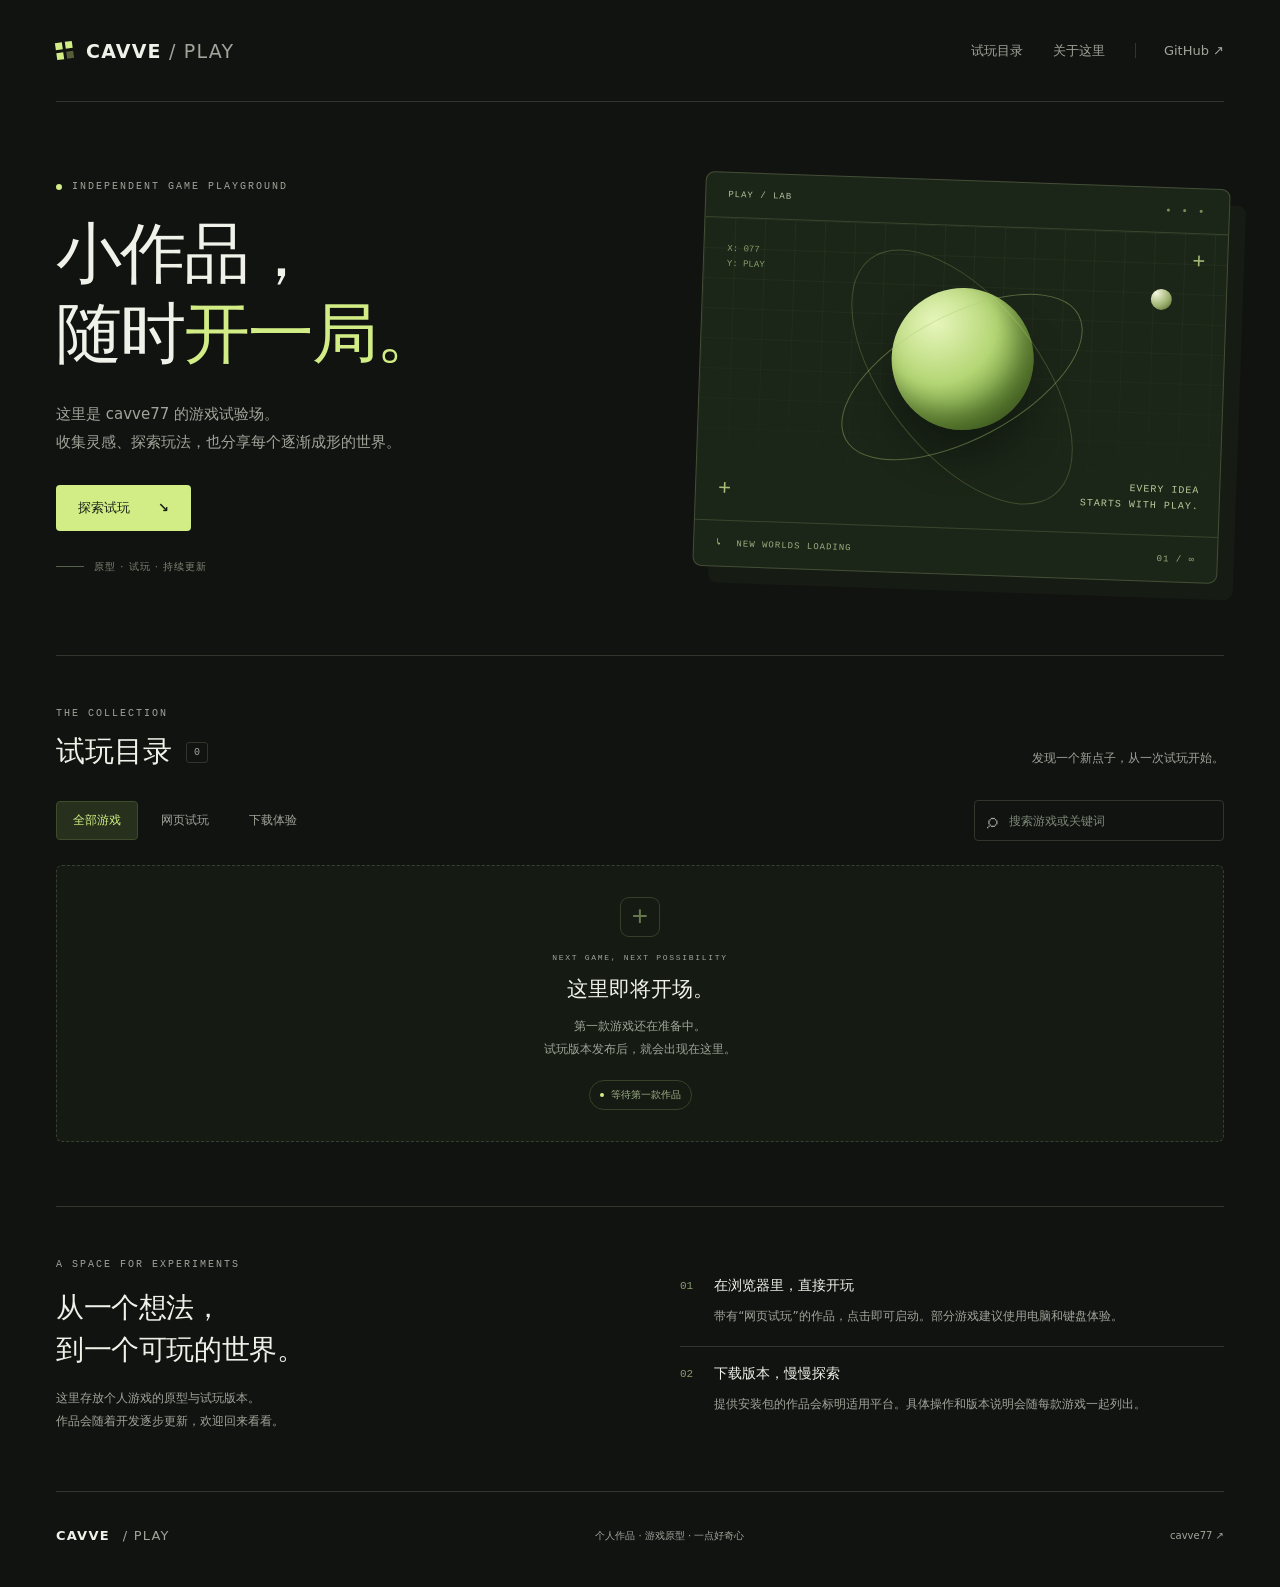
==== index.html @ d747f6c7 "Create game showcase and Windows web-game publisher" ====
<!doctype html>
<html lang="zh-CN">
<head>
  <meta charset="utf-8">
  <meta name="viewport" content="width=device-width,initial-scale=1">
  <meta name="theme-color" content="#111311">
  <meta name="description" content="cavve77 的个人游戏试玩站。探索游戏原型，在浏览器中试玩，或下载体验版本。">
  <title>CAVVE PLAY · 游戏试玩站</title>
  <link rel="icon" href="assets/favicon.svg" type="image/svg+xml">
  <link rel="stylesheet" href="assets/style.css">
  <script src="assets/app.js" defer></script>
</head>
<body>
  <a class="skip" href="#library">跳到游戏列表</a>
  <div class="shell">
    <header class="header">
      <a class="brand" href="./" aria-label="CAVVE PLAY 首页"><span class="brand-symbol" aria-hidden="true"><i></i><i></i><i></i><i></i></span><span>CAVVE<span class="brand-light"> / PLAY</span></span></a>
      <nav aria-label="主导航"><a href="#library">试玩目录</a><a href="#about">关于这里</a><a class="github-link" href="https://github.com/cavve77/cavve77.github.io" target="_blank" rel="noopener noreferrer">GitHub <span aria-hidden="true">↗</span></a></nav>
    </header>
    <main>
      <section class="hero" aria-labelledby="hero-title">
        <div class="hero-copy">
          <p class="eyebrow"><span class="status-dot" aria-hidden="true"></span> INDEPENDENT GAME PLAYGROUND</p>
          <h1 id="hero-title">小作品，<br>随时<span class="accent">开一局。</span></h1>
          <p class="intro">这里是 cavve77 的游戏试验场。<br>收集灵感、探索玩法，也分享每个逐渐成形的世界。</p>
          <a class="button primary" href="#library">探索试玩 <span aria-hidden="true">↘</span></a>
          <div class="hero-note"><span class="line" aria-hidden="true"></span> 原型 · 试玩 · 持续更新</div>
        </div>
        <div class="art" aria-hidden="true">
          <div class="art-top"><span>PLAY / LAB</span><span class="art-dots">● ● ●</span></div>
          <div class="art-field"><div class="art-grid"></div><div class="orbit orbit-one"></div><div class="orbit orbit-two"></div><div class="sphere"></div><div class="small-sphere"></div><div class="cross cross-one">+</div><div class="cross cross-two">+</div><span class="coordinate">X: 077<br>Y: PLAY</span><span class="art-caption">EVERY IDEA<br>STARTS WITH PLAY.</span></div>
          <div class="art-bottom"><span><b>↳</b> NEW WORLDS LOADING</span><span>01 / ∞</span></div>
        </div>
      </section>
      <section class="library" id="library" aria-labelledby="library-title">
        <div class="section-heading"><div><p class="eyebrow">THE COLLECTION</p><h2 id="library-title">试玩目录<span class="count" id="game-count">0</span></h2></div><p>发现一个新点子，从一次试玩开始。</p></div>
        <div class="toolbar">
          <div class="filters" role="group" aria-label="按试玩方式筛选"><button class="filter active" data-filter="all" aria-pressed="true">全部游戏</button><button class="filter" data-filter="web" aria-pressed="false">网页试玩</button><button class="filter" data-filter="download" aria-pressed="false">下载体验</button></div>
          <label class="search"><span aria-hidden="true">⌕</span><input id="search" type="search" placeholder="搜索游戏或关键词" aria-label="搜索游戏或关键词" autocomplete="off"></label>
        </div>
        <p class="result-summary sr-only" id="result-summary" role="status" aria-live="polite"></p>
        <div class="game-grid" id="game-grid"></div>
        <div class="empty-state" id="empty-state">
          <div class="empty-mark" aria-hidden="true">+</div><p class="eyebrow">NEXT GAME, NEXT POSSIBILITY</p><h3 id="empty-title">这里即将开场。</h3><p id="empty-copy">第一款游戏还在准备中。<br>试玩版本发布后，就会出现在这里。</p><span class="empty-pill" id="empty-pill"><span class="status-dot" aria-hidden="true"></span> 等待第一款作品</span>
        </div>
        <noscript><p class="notice">请开启 JavaScript 以查看试玩目录。</p></noscript>
      </section>
      <section class="about" id="about" aria-labelledby="about-title">
        <div><p class="eyebrow">A SPACE FOR EXPERIMENTS</p><h2 id="about-title">从一个想法，<br>到一个可玩的世界。</h2><p>这里存放个人游戏的原型与试玩版本。<br>作品会随着开发逐步更新，欢迎回来看看。</p></div>
        <div class="play-notes"><article><span class="note-number">01</span><div><h3>在浏览器里，直接开玩</h3><p>带有“网页试玩”的作品，点击即可启动。部分游戏建议使用电脑和键盘体验。</p></div></article><article><span class="note-number">02</span><div><h3>下载版本，慢慢探索</h3><p>提供安装包的作品会标明适用平台。具体操作和版本说明会随每款游戏一起列出。</p></div></article></div>
      </section>
    </main>
    <footer><a class="brand footer-brand" href="./">CAVVE<span class="brand-light"> / PLAY</span></a><p>个人作品 · 游戏原型 · 一点好奇心</p><a href="https://github.com/cavve77" target="_blank" rel="noopener noreferrer">cavve77 <span aria-hidden="true">↗</span></a></footer>
  </div>
</body>
</html>
---- assets/style.css ----
:root{color-scheme:dark;--bg:#111311;--surface:#191c18;--text:#f0f1e9;--muted:#a0a59a;--line:#30362c;--accent:#d2ed85;font-family:"DengXian","Microsoft YaHei",system-ui,sans-serif;font-synthesis:none}
*{box-sizing:border-box}html{scroll-behavior:smooth;scroll-padding-top:30px}body{margin:0;background:var(--bg);color:var(--text)}a{color:inherit;text-decoration:none}button,input{font:inherit}button,a,input{touch-action:manipulation}button{cursor:pointer}a:focus-visible,button:focus-visible,input:focus-visible{outline:2px solid var(--accent);outline-offset:5px}.shell{max-width:1280px;padding:0 56px;margin:auto}.skip{position:absolute;top:8px;left:8px;background:var(--accent);color:var(--bg);padding:12px;transform:translateY(-160%);z-index:10}.skip:focus{transform:none}.header{height:102px;border-bottom:1px solid var(--line);display:flex;align-items:center;justify-content:space-between;gap:24px}.brand{font-size:19px;font-weight:800;letter-spacing:1.2px;display:inline-flex;align-items:center;gap:13px;white-space:nowrap}.brand-light{font-weight:400;color:var(--muted)}.brand-symbol{display:grid;grid-template-columns:7px 7px;gap:3px;transform:rotate(-8deg)}.brand-symbol i{height:7px;background:var(--accent)}.brand-symbol i:last-child{opacity:.35}.header nav{display:flex;align-items:center;gap:30px;font-size:13px;color:var(--muted)}.header nav a:hover,footer a:hover{color:var(--accent)}.github-link{padding-left:28px;border-left:1px solid var(--line)}.hero{display:grid;grid-template-columns:1.1fr 1fr;align-items:center;gap:65px;padding:78px 0 80px}.eyebrow{font-size:10px;letter-spacing:2px;font-family:ui-monospace,Consolas,monospace;font-weight:500;color:var(--muted);margin:0 0 22px;display:flex;align-items:center;gap:10px}.status-dot{display:inline-block;flex:none;width:6px;height:6px;border-radius:50%;background:var(--accent)}h1{font-size:66px;font-weight:800;letter-spacing:-2px;line-height:1.2;margin:0 0 27px}.accent{color:var(--accent)}.intro{font-size:15px;line-height:1.9;color:var(--muted);margin:0 0 28px}.button{display:inline-flex;align-items:center;justify-content:center;gap:28px;min-height:46px;padding:13px 22px;border-radius:4px;font-size:13px;font-weight:700;transition:background .18s,transform .18s}.button:hover{transform:translateY(-2px)}.primary{background:var(--accent);color:#192014}.primary:hover{background:#e3f6af}.hero-note{font-size:10px;letter-spacing:1px;color:#7c8573;display:flex;align-items:center;gap:10px;margin-top:29px}.line{height:1px;width:28px;background:#56624c}.art{position:relative;border:1px solid #444e37;border-radius:9px;overflow:hidden;box-shadow:16px 16px 0 #161b13;transform:rotate(2deg);background:#1c2618}.art-top,.art-bottom{display:flex;align-items:center;justify-content:space-between;font-family:ui-monospace,Consolas,monospace;font-size:9px;letter-spacing:1px;padding:17px 22px}.art-top{border-bottom:1px solid #38462d;color:#b2bf9c}.art-dots{letter-spacing:4px;color:#798f5a;font-size:7px}.art-field{height:302px;position:relative;overflow:hidden}.art-grid{position:absolute;inset:0;background-image:linear-gradient(#46523833 1px,transparent 1px),linear-gradient(90deg,#46523833 1px,transparent 1px);background-size:30px 30px;mask-image:linear-gradient(black,transparent)}.orbit{position:absolute;left:50%;top:50%;width:265px;height:125px;border:1px solid #adcd7366;border-radius:50%;transform:translate(-50%,-50%) rotate(-30deg);z-index:2}.orbit-two{width:300px;height:155px;transform:translate(-50%,-50%) rotate(50deg);border-color:#d2ed8533}.sphere{position:absolute;left:50%;top:44%;width:142px;height:142px;border-radius:50%;transform:translate(-50%,-50%);background:radial-gradient(circle at 30% 25%,#e7f6bc,#b4d674 42%,#6c933d 72%,#263b17);box-shadow:0 30px 35px #080c0866,inset -14px -16px 25px #30451480;animation:float 7s ease-in-out infinite}.small-sphere{position:absolute;top:56px;right:54px;width:21px;height:21px;border-radius:50%;background:radial-gradient(circle at 25% 20%,#f4f6df,#9aaf6b 60%,#485d2e);z-index:3}.coordinate{position:absolute;top:24px;left:23px;font:9px/1.7 ui-monospace,Consolas,monospace;color:#869d68}.art-caption{position:absolute;bottom:22px;right:20px;font:10px/1.55 ui-monospace,Consolas,monospace;letter-spacing:1px;color:#b8ca9b;text-align:right}.cross{position:absolute;color:#a6bd79;font:22px monospace}.cross-one{right:22px;top:16px}.cross-two{left:22px;bottom:18px}.art-bottom{border-top:1px solid #38462d;color:#9bad80}.art-bottom b{color:var(--accent);margin-right:8px}.library{border-top:1px solid var(--line);padding:52px 0 64px}.section-heading{display:flex;justify-content:space-between;align-items:flex-end;gap:24px;margin-bottom:28px}.section-heading .eyebrow{margin-bottom:13px}.section-heading h2{margin:0;font-size:29px;font-weight:700;display:flex;align-items:center;gap:14px}.section-heading>p{font-size:12px;color:var(--muted);margin:0 0 5px}.count{font:10px ui-monospace,Consolas,monospace;padding:4px 7px;border:1px solid var(--line);color:var(--muted);border-radius:3px}.toolbar{display:flex;justify-content:space-between;align-items:center;gap:20px;margin-bottom:24px}.filters{display:flex;gap:6px}.filter{font-size:12px;padding:10px 16px;border:1px solid transparent;border-radius:4px;color:var(--muted);background:transparent;white-space:nowrap}.filter:hover{color:var(--text);background:#1e231a}.filter.active{color:var(--accent);background:#26301c;border-color:#3d4d2b}.search{display:flex;align-items:center;gap:9px;border:1px solid var(--line);border-radius:4px;color:var(--muted);padding:9px 12px;width:250px}.search>span{font-size:21px;line-height:1}.search input{width:100%;border:0;background:transparent;color:var(--text);font-size:12px;min-width:0}.search input::placeholder{color:#7f8978}.search input:focus{outline-offset:9px}.empty-state{min-height:277px;border:1px dashed #38412f;border-radius:6px;background:#151a12;display:flex;flex-direction:column;align-items:center;justify-content:center;text-align:center;padding:30px;position:relative}.empty-mark{color:#66784e;border:1px solid #35402b;border-radius:9px;font:28px ui-monospace,Consolas,monospace;width:40px;height:40px;display:grid;place-items:center;margin-bottom:16px}.empty-state .eyebrow{font-size:8px;margin-bottom:13px;letter-spacing:1.7px}.empty-state h3{font-size:21px;font-weight:500;margin:0 0 12px}.empty-state>p:not(.eyebrow){font-size:12px;line-height:1.9;color:var(--muted);margin:0 0 19px;white-space:pre-line}.empty-pill{font-size:10px;color:#9faf88;padding:7px 10px;border:1px solid #36422a;border-radius:20px;display:flex;gap:7px;align-items:center}.empty-pill .status-dot{width:4px;height:4px}.about{border-top:1px solid var(--line);padding:52px 0 57px;display:grid;grid-template-columns:1fr 1fr;gap:80px}.about .eyebrow{margin-bottom:17px}.about h2{font-size:28px;line-height:1.5;letter-spacing:-.4px;margin:0 0 16px;font-weight:500}.about>div>p:last-child{color:var(--muted);font-size:12px;line-height:1.9;margin:0}.play-notes article{display:flex;gap:21px;padding:18px 0}.play-notes article+article{border-top:1px solid var(--line)}.note-number{font:11px ui-monospace,Consolas,monospace;color:#889b6d;margin-top:3px}.play-notes h3{font-size:14px;font-weight:500;margin:0 0 10px}.play-notes p{font-size:12px;color:var(--muted);line-height:1.9;margin:0}footer{border-top:1px solid var(--line);padding:27px 0 35px;display:flex;gap:20px;align-items:center;justify-content:space-between}footer .brand{font-size:13px}footer p,footer>a:last-child{font-size:10px;color:var(--muted)}.game-grid{display:grid;grid-template-columns:repeat(3,minmax(0,1fr));gap:24px}.game-card{border:1px solid var(--line);border-radius:6px;background:var(--surface);overflow:hidden;min-width:0}.game-cover{height:184px;background:radial-gradient(circle at 65% 40%,#8daa4966,transparent 40%),linear-gradient(140deg,#27381c,#151a11);position:relative;display:grid;place-items:center;font:56px ui-monospace,Consolas,monospace;color:#b8d282}.game-cover img{width:100%;height:100%;object-fit:cover;display:block}.game-cover span{opacity:.8}.game-body{padding:21px}.game-tags{display:flex;gap:6px;flex-wrap:wrap;margin-bottom:12px}.tag{border:1px solid #3a4630;border-radius:3px;font-size:9px;padding:3px 6px;color:#bacaa6}.game-title{font-size:19px;font-weight:600;margin:0 0 11px;overflow-wrap:anywhere}.game-description{font-size:12px;color:var(--muted);line-height:1.85;white-space:pre-line;margin:0 0 16px;overflow-wrap:anywhere}.game-meta{color:#9faf87;font:10px/1.8 ui-monospace,Consolas,monospace;margin-bottom:16px}.game-controls{font-size:11px;color:var(--muted);margin:0 0 17px;line-height:1.7}.game-actions{display:flex;flex-wrap:wrap;gap:8px}.game-actions .button{font-size:11px;min-height:37px;padding:10px 13px;gap:12px}.secondary{border:1px solid #46533a;color:var(--accent);background:transparent}.notice{font-size:13px;color:var(--muted);padding:20px;border:1px solid var(--line)}[hidden]{display:none!important}.sr-only{position:absolute;width:1px;height:1px;padding:0;margin:-1px;overflow:hidden;clip:rect(0,0,0,0);white-space:nowrap;border:0}@keyframes float{0%,100%{translate:0 0}50%{translate:0 -8px}}
@media(min-width:1500px){.shell{max-width:1390px}.hero{padding:95px 0 98px}.art-field{height:355px}h1{font-size:76px}}
@media(max-width:1000px){.shell{padding:0 34px}.hero{gap:35px;padding:65px 0}h1{font-size:53px}.art-field{height:280px}.game-grid{grid-template-columns:repeat(2,minmax(0,1fr))}.about{gap:40px}.section-heading>p{max-width:180px;line-height:1.7}}
@media(max-width:700px){.shell{padding:0 22px}.header{height:80px;gap:16px}.brand{font-size:15px;gap:9px}.header nav{gap:18px;font-size:11px}.header nav a:nth-child(2){display:none}.github-link{padding-left:0;border:0}.hero{grid-template-columns:1fr;gap:40px;padding:47px 0 51px}.hero-copy .eyebrow{font-size:8px;letter-spacing:1.4px}h1{font-size:53px;line-height:1.22}.intro{font-size:13px}.hero-note{margin-top:23px}.art{max-width:480px;width:calc(100% - 8px);margin:auto}.art-field{height:235px}.orbit{width:245px}.orbit-two{width:260px}.sphere{width:127px;height:127px}.section-heading{align-items:center}.section-heading h2{font-size:25px}.section-heading>p{display:none}.library{padding:37px 0 43px}.toolbar{flex-direction:column;align-items:stretch;gap:18px}.search{width:100%}.filters{gap:5px}.filter{padding:10px 14px}.empty-state{min-height:288px;padding:28px 18px}.about{grid-template-columns:1fr;gap:24px;padding:39px 0}.about h2{font-size:25px}.about .eyebrow{font-size:9px}.game-grid{grid-template-columns:1fr}.game-cover{height:200px}footer{flex-wrap:wrap;padding:25px 0;gap:16px}footer p{order:3;width:100%;margin:0}.footer-brand{margin-right:auto}}
@media(prefers-reduced-motion:reduce){html{scroll-behavior:auto}.sphere{animation:none}.button{transition:none}.button:hover{transform:none}}
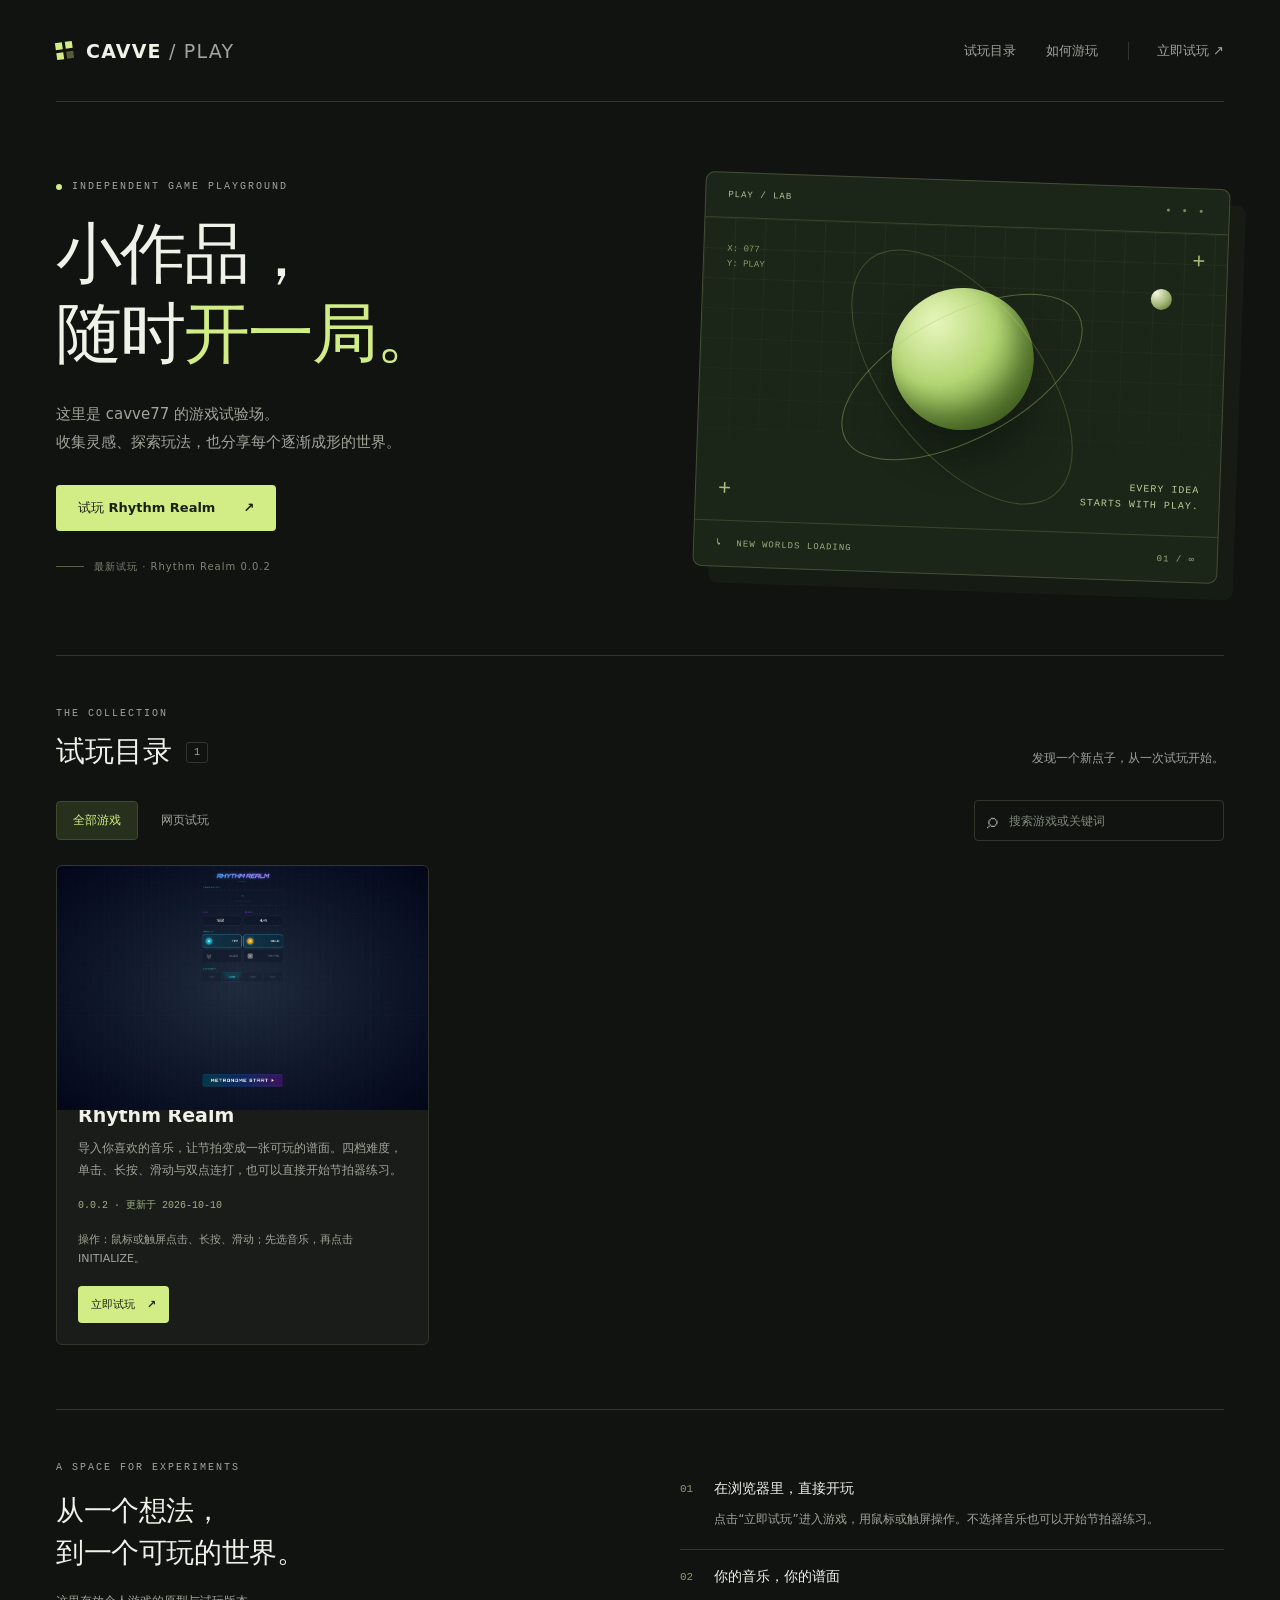
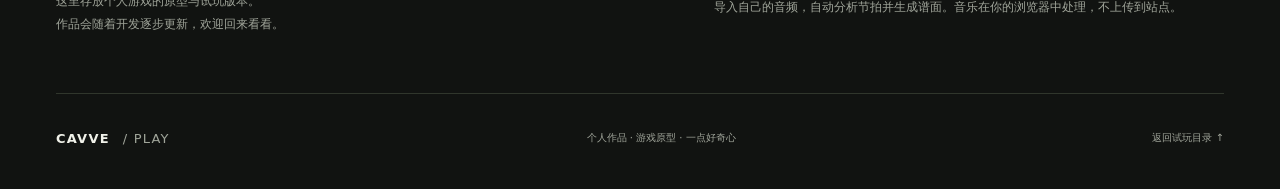
==== commit 50526f4d: "Publish Rhythm Realm 0.0.2 browser trial without project sources" ====
--- a/index.html
+++ b/index.html
@@ -4,7 +4,7 @@
   <meta charset="utf-8">
   <meta name="viewport" content="width=device-width,initial-scale=1">
   <meta name="theme-color" content="#111311">
-  <meta name="description" content="cavve77 的个人游戏试玩站。探索游戏原型，在浏览器中试玩，或下载体验版本。">
+  <meta name="description" content="cavve77 的个人游戏试玩站。在线体验 Rhythm Realm 0.0.2，导入自己的音乐，探索自动生成的音游谱面。">
   <title>CAVVE PLAY · 游戏试玩站</title>
   <link rel="icon" href="assets/favicon.svg" type="image/svg+xml">
   <link rel="stylesheet" href="assets/style.css">
@@ -15,7 +15,7 @@
   <div class="shell">
     <header class="header">
       <a class="brand" href="./" aria-label="CAVVE PLAY 首页"><span class="brand-symbol" aria-hidden="true"><i></i><i></i><i></i><i></i></span><span>CAVVE<span class="brand-light"> / PLAY</span></span></a>
-      <nav aria-label="主导航"><a href="#library">试玩目录</a><a href="#about">关于这里</a><a class="github-link" href="https://github.com/cavve77/cavve77.github.io" target="_blank" rel="noopener noreferrer">GitHub <span aria-hidden="true">↗</span></a></nav>
+      <nav aria-label="主导航"><a href="#library">试玩目录</a><a href="#about">如何游玩</a><a class="github-link" href="games/rhythm-realm/0.0.2/">立即试玩 <span aria-hidden="true">↗</span></a></nav>
     </header>
     <main>
       <section class="hero" aria-labelledby="hero-title">
@@ -23,8 +23,8 @@
           <p class="eyebrow"><span class="status-dot" aria-hidden="true"></span> INDEPENDENT GAME PLAYGROUND</p>
           <h1 id="hero-title">小作品，<br>随时<span class="accent">开一局。</span></h1>
           <p class="intro">这里是 cavve77 的游戏试验场。<br>收集灵感、探索玩法，也分享每个逐渐成形的世界。</p>
-          <a class="button primary" href="#library">探索试玩 <span aria-hidden="true">↘</span></a>
-          <div class="hero-note"><span class="line" aria-hidden="true"></span> 原型 · 试玩 · 持续更新</div>
+          <a class="button primary" href="games/rhythm-realm/0.0.2/">试玩 Rhythm Realm <span aria-hidden="true">↗</span></a>
+          <div class="hero-note"><span class="line" aria-hidden="true"></span> 最新试玩 · Rhythm Realm 0.0.2</div>
         </div>
         <div class="art" aria-hidden="true">
           <div class="art-top"><span>PLAY / LAB</span><span class="art-dots">● ● ●</span></div>
@@ -35,7 +35,7 @@
       <section class="library" id="library" aria-labelledby="library-title">
         <div class="section-heading"><div><p class="eyebrow">THE COLLECTION</p><h2 id="library-title">试玩目录<span class="count" id="game-count">0</span></h2></div><p>发现一个新点子，从一次试玩开始。</p></div>
         <div class="toolbar">
-          <div class="filters" role="group" aria-label="按试玩方式筛选"><button class="filter active" data-filter="all" aria-pressed="true">全部游戏</button><button class="filter" data-filter="web" aria-pressed="false">网页试玩</button><button class="filter" data-filter="download" aria-pressed="false">下载体验</button></div>
+          <div class="filters" role="group" aria-label="按试玩方式筛选"><button class="filter active" data-filter="all" aria-pressed="true">全部游戏</button><button class="filter" data-filter="web" aria-pressed="false">网页试玩</button></div>
           <label class="search"><span aria-hidden="true">⌕</span><input id="search" type="search" placeholder="搜索游戏或关键词" aria-label="搜索游戏或关键词" autocomplete="off"></label>
         </div>
         <p class="result-summary sr-only" id="result-summary" role="status" aria-live="polite"></p>
@@ -47,10 +47,10 @@
       </section>
       <section class="about" id="about" aria-labelledby="about-title">
         <div><p class="eyebrow">A SPACE FOR EXPERIMENTS</p><h2 id="about-title">从一个想法，<br>到一个可玩的世界。</h2><p>这里存放个人游戏的原型与试玩版本。<br>作品会随着开发逐步更新，欢迎回来看看。</p></div>
-        <div class="play-notes"><article><span class="note-number">01</span><div><h3>在浏览器里，直接开玩</h3><p>带有“网页试玩”的作品，点击即可启动。部分游戏建议使用电脑和键盘体验。</p></div></article><article><span class="note-number">02</span><div><h3>下载版本，慢慢探索</h3><p>提供安装包的作品会标明适用平台。具体操作和版本说明会随每款游戏一起列出。</p></div></article></div>
+        <div class="play-notes"><article><span class="note-number">01</span><div><h3>在浏览器里，直接开玩</h3><p>点击“立即试玩”进入游戏，用鼠标或触屏操作。不选择音乐也可以开始节拍器练习。</p></div></article><article><span class="note-number">02</span><div><h3>你的音乐，你的谱面</h3><p>导入自己的音频，自动分析节拍并生成谱面。音乐在你的浏览器中处理，不上传到站点。</p></div></article></div>
       </section>
     </main>
-    <footer><a class="brand footer-brand" href="./">CAVVE<span class="brand-light"> / PLAY</span></a><p>个人作品 · 游戏原型 · 一点好奇心</p><a href="https://github.com/cavve77" target="_blank" rel="noopener noreferrer">cavve77 <span aria-hidden="true">↗</span></a></footer>
+    <footer><a class="brand footer-brand" href="./">CAVVE<span class="brand-light"> / PLAY</span></a><p>个人作品 · 游戏原型 · 一点好奇心</p><a href="#library">返回试玩目录 <span aria-hidden="true">↑</span></a></footer>
   </div>
 </body>
 </html>
--- a/assets/style.css
+++ b/assets/style.css
@@ -1,5 +1,5 @@
 :root{color-scheme:dark;--bg:#111311;--surface:#191c18;--text:#f0f1e9;--muted:#a0a59a;--line:#30362c;--accent:#d2ed85;font-family:"DengXian","Microsoft YaHei",system-ui,sans-serif;font-synthesis:none}
-*{box-sizing:border-box}html{scroll-behavior:smooth;scroll-padding-top:30px}body{margin:0;background:var(--bg);color:var(--text)}a{color:inherit;text-decoration:none}button,input{font:inherit}button,a,input{touch-action:manipulation}button{cursor:pointer}a:focus-visible,button:focus-visible,input:focus-visible{outline:2px solid var(--accent);outline-offset:5px}.shell{max-width:1280px;padding:0 56px;margin:auto}.skip{position:absolute;top:8px;left:8px;background:var(--accent);color:var(--bg);padding:12px;transform:translateY(-160%);z-index:10}.skip:focus{transform:none}.header{height:102px;border-bottom:1px solid var(--line);display:flex;align-items:center;justify-content:space-between;gap:24px}.brand{font-size:19px;font-weight:800;letter-spacing:1.2px;display:inline-flex;align-items:center;gap:13px;white-space:nowrap}.brand-light{font-weight:400;color:var(--muted)}.brand-symbol{display:grid;grid-template-columns:7px 7px;gap:3px;transform:rotate(-8deg)}.brand-symbol i{height:7px;background:var(--accent)}.brand-symbol i:last-child{opacity:.35}.header nav{display:flex;align-items:center;gap:30px;font-size:13px;color:var(--muted)}.header nav a:hover,footer a:hover{color:var(--accent)}.github-link{padding-left:28px;border-left:1px solid var(--line)}.hero{display:grid;grid-template-columns:1.1fr 1fr;align-items:center;gap:65px;padding:78px 0 80px}.eyebrow{font-size:10px;letter-spacing:2px;font-family:ui-monospace,Consolas,monospace;font-weight:500;color:var(--muted);margin:0 0 22px;display:flex;align-items:center;gap:10px}.status-dot{display:inline-block;flex:none;width:6px;height:6px;border-radius:50%;background:var(--accent)}h1{font-size:66px;font-weight:800;letter-spacing:-2px;line-height:1.2;margin:0 0 27px}.accent{color:var(--accent)}.intro{font-size:15px;line-height:1.9;color:var(--muted);margin:0 0 28px}.button{display:inline-flex;align-items:center;justify-content:center;gap:28px;min-height:46px;padding:13px 22px;border-radius:4px;font-size:13px;font-weight:700;transition:background .18s,transform .18s}.button:hover{transform:translateY(-2px)}.primary{background:var(--accent);color:#192014}.primary:hover{background:#e3f6af}.hero-note{font-size:10px;letter-spacing:1px;color:#7c8573;display:flex;align-items:center;gap:10px;margin-top:29px}.line{height:1px;width:28px;background:#56624c}.art{position:relative;border:1px solid #444e37;border-radius:9px;overflow:hidden;box-shadow:16px 16px 0 #161b13;transform:rotate(2deg);background:#1c2618}.art-top,.art-bottom{display:flex;align-items:center;justify-content:space-between;font-family:ui-monospace,Consolas,monospace;font-size:9px;letter-spacing:1px;padding:17px 22px}.art-top{border-bottom:1px solid #38462d;color:#b2bf9c}.art-dots{letter-spacing:4px;color:#798f5a;font-size:7px}.art-field{height:302px;position:relative;overflow:hidden}.art-grid{position:absolute;inset:0;background-image:linear-gradient(#46523833 1px,transparent 1px),linear-gradient(90deg,#46523833 1px,transparent 1px);background-size:30px 30px;mask-image:linear-gradient(black,transparent)}.orbit{position:absolute;left:50%;top:50%;width:265px;height:125px;border:1px solid #adcd7366;border-radius:50%;transform:translate(-50%,-50%) rotate(-30deg);z-index:2}.orbit-two{width:300px;height:155px;transform:translate(-50%,-50%) rotate(50deg);border-color:#d2ed8533}.sphere{position:absolute;left:50%;top:44%;width:142px;height:142px;border-radius:50%;transform:translate(-50%,-50%);background:radial-gradient(circle at 30% 25%,#e7f6bc,#b4d674 42%,#6c933d 72%,#263b17);box-shadow:0 30px 35px #080c0866,inset -14px -16px 25px #30451480;animation:float 7s ease-in-out infinite}.small-sphere{position:absolute;top:56px;right:54px;width:21px;height:21px;border-radius:50%;background:radial-gradient(circle at 25% 20%,#f4f6df,#9aaf6b 60%,#485d2e);z-index:3}.coordinate{position:absolute;top:24px;left:23px;font:9px/1.7 ui-monospace,Consolas,monospace;color:#869d68}.art-caption{position:absolute;bottom:22px;right:20px;font:10px/1.55 ui-monospace,Consolas,monospace;letter-spacing:1px;color:#b8ca9b;text-align:right}.cross{position:absolute;color:#a6bd79;font:22px monospace}.cross-one{right:22px;top:16px}.cross-two{left:22px;bottom:18px}.art-bottom{border-top:1px solid #38462d;color:#9bad80}.art-bottom b{color:var(--accent);margin-right:8px}.library{border-top:1px solid var(--line);padding:52px 0 64px}.section-heading{display:flex;justify-content:space-between;align-items:flex-end;gap:24px;margin-bottom:28px}.section-heading .eyebrow{margin-bottom:13px}.section-heading h2{margin:0;font-size:29px;font-weight:700;display:flex;align-items:center;gap:14px}.section-heading>p{font-size:12px;color:var(--muted);margin:0 0 5px}.count{font:10px ui-monospace,Consolas,monospace;padding:4px 7px;border:1px solid var(--line);color:var(--muted);border-radius:3px}.toolbar{display:flex;justify-content:space-between;align-items:center;gap:20px;margin-bottom:24px}.filters{display:flex;gap:6px}.filter{font-size:12px;padding:10px 16px;border:1px solid transparent;border-radius:4px;color:var(--muted);background:transparent;white-space:nowrap}.filter:hover{color:var(--text);background:#1e231a}.filter.active{color:var(--accent);background:#26301c;border-color:#3d4d2b}.search{display:flex;align-items:center;gap:9px;border:1px solid var(--line);border-radius:4px;color:var(--muted);padding:9px 12px;width:250px}.search>span{font-size:21px;line-height:1}.search input{width:100%;border:0;background:transparent;color:var(--text);font-size:12px;min-width:0}.search input::placeholder{color:#7f8978}.search input:focus{outline-offset:9px}.empty-state{min-height:277px;border:1px dashed #38412f;border-radius:6px;background:#151a12;display:flex;flex-direction:column;align-items:center;justify-content:center;text-align:center;padding:30px;position:relative}.empty-mark{color:#66784e;border:1px solid #35402b;border-radius:9px;font:28px ui-monospace,Consolas,monospace;width:40px;height:40px;display:grid;place-items:center;margin-bottom:16px}.empty-state .eyebrow{font-size:8px;margin-bottom:13px;letter-spacing:1.7px}.empty-state h3{font-size:21px;font-weight:500;margin:0 0 12px}.empty-state>p:not(.eyebrow){font-size:12px;line-height:1.9;color:var(--muted);margin:0 0 19px;white-space:pre-line}.empty-pill{font-size:10px;color:#9faf88;padding:7px 10px;border:1px solid #36422a;border-radius:20px;display:flex;gap:7px;align-items:center}.empty-pill .status-dot{width:4px;height:4px}.about{border-top:1px solid var(--line);padding:52px 0 57px;display:grid;grid-template-columns:1fr 1fr;gap:80px}.about .eyebrow{margin-bottom:17px}.about h2{font-size:28px;line-height:1.5;letter-spacing:-.4px;margin:0 0 16px;font-weight:500}.about>div>p:last-child{color:var(--muted);font-size:12px;line-height:1.9;margin:0}.play-notes article{display:flex;gap:21px;padding:18px 0}.play-notes article+article{border-top:1px solid var(--line)}.note-number{font:11px ui-monospace,Consolas,monospace;color:#889b6d;margin-top:3px}.play-notes h3{font-size:14px;font-weight:500;margin:0 0 10px}.play-notes p{font-size:12px;color:var(--muted);line-height:1.9;margin:0}footer{border-top:1px solid var(--line);padding:27px 0 35px;display:flex;gap:20px;align-items:center;justify-content:space-between}footer .brand{font-size:13px}footer p,footer>a:last-child{font-size:10px;color:var(--muted)}.game-grid{display:grid;grid-template-columns:repeat(3,minmax(0,1fr));gap:24px}.game-card{border:1px solid var(--line);border-radius:6px;background:var(--surface);overflow:hidden;min-width:0}.game-cover{height:184px;background:radial-gradient(circle at 65% 40%,#8daa4966,transparent 40%),linear-gradient(140deg,#27381c,#151a11);position:relative;display:grid;place-items:center;font:56px ui-monospace,Consolas,monospace;color:#b8d282}.game-cover img{width:100%;height:100%;object-fit:cover;display:block}.game-cover span{opacity:.8}.game-body{padding:21px}.game-tags{display:flex;gap:6px;flex-wrap:wrap;margin-bottom:12px}.tag{border:1px solid #3a4630;border-radius:3px;font-size:9px;padding:3px 6px;color:#bacaa6}.game-title{font-size:19px;font-weight:600;margin:0 0 11px;overflow-wrap:anywhere}.game-description{font-size:12px;color:var(--muted);line-height:1.85;white-space:pre-line;margin:0 0 16px;overflow-wrap:anywhere}.game-meta{color:#9faf87;font:10px/1.8 ui-monospace,Consolas,monospace;margin-bottom:16px}.game-controls{font-size:11px;color:var(--muted);margin:0 0 17px;line-height:1.7}.game-actions{display:flex;flex-wrap:wrap;gap:8px}.game-actions .button{font-size:11px;min-height:37px;padding:10px 13px;gap:12px}.secondary{border:1px solid #46533a;color:var(--accent);background:transparent}.notice{font-size:13px;color:var(--muted);padding:20px;border:1px solid var(--line)}[hidden]{display:none!important}.sr-only{position:absolute;width:1px;height:1px;padding:0;margin:-1px;overflow:hidden;clip:rect(0,0,0,0);white-space:nowrap;border:0}@keyframes float{0%,100%{translate:0 0}50%{translate:0 -8px}}
+*{box-sizing:border-box}html{scroll-behavior:smooth;scroll-padding-top:30px}body{margin:0;background:var(--bg);color:var(--text)}a{color:inherit;text-decoration:none}button,input{font:inherit}button,a,input{touch-action:manipulation}button{cursor:pointer}a:focus-visible,button:focus-visible,input:focus-visible{outline:2px solid var(--accent);outline-offset:5px}.shell{max-width:1280px;padding:0 56px;margin:auto}.skip{position:absolute;top:8px;left:8px;background:var(--accent);color:var(--bg);padding:12px;transform:translateY(-160%);z-index:10}.skip:focus{transform:none}.header{height:102px;border-bottom:1px solid var(--line);display:flex;align-items:center;justify-content:space-between;gap:24px}.brand{font-size:19px;font-weight:800;letter-spacing:1.2px;display:inline-flex;align-items:center;gap:13px;white-space:nowrap}.brand-light{font-weight:400;color:var(--muted)}.brand-symbol{display:grid;grid-template-columns:7px 7px;gap:3px;transform:rotate(-8deg)}.brand-symbol i{height:7px;background:var(--accent)}.brand-symbol i:last-child{opacity:.35}.header nav{display:flex;align-items:center;gap:30px;font-size:13px;color:var(--muted)}.header nav a:hover,footer a:hover{color:var(--accent)}.github-link{padding-left:28px;border-left:1px solid var(--line)}.hero{display:grid;grid-template-columns:1.1fr 1fr;align-items:center;gap:65px;padding:78px 0 80px}.eyebrow{font-size:10px;letter-spacing:2px;font-family:ui-monospace,Consolas,monospace;font-weight:500;color:var(--muted);margin:0 0 22px;display:flex;align-items:center;gap:10px}.status-dot{display:inline-block;flex:none;width:6px;height:6px;border-radius:50%;background:var(--accent)}h1{font-size:66px;font-weight:800;letter-spacing:-2px;line-height:1.2;margin:0 0 27px}.accent{color:var(--accent)}.intro{font-size:15px;line-height:1.9;color:var(--muted);margin:0 0 28px}.button{display:inline-flex;align-items:center;justify-content:center;gap:28px;min-height:46px;padding:13px 22px;border-radius:4px;font-size:13px;font-weight:700;transition:background .18s,transform .18s}.button:hover{transform:translateY(-2px)}.primary{background:var(--accent);color:#192014}.primary:hover{background:#e3f6af}.hero-note{font-size:10px;letter-spacing:1px;color:#7c8573;display:flex;align-items:center;gap:10px;margin-top:29px}.line{height:1px;width:28px;background:#56624c}.art{position:relative;border:1px solid #444e37;border-radius:9px;overflow:hidden;box-shadow:16px 16px 0 #161b13;transform:rotate(2deg);background:#1c2618}.art-top,.art-bottom{display:flex;align-items:center;justify-content:space-between;font-family:ui-monospace,Consolas,monospace;font-size:9px;letter-spacing:1px;padding:17px 22px}.art-top{border-bottom:1px solid #38462d;color:#b2bf9c}.art-dots{letter-spacing:4px;color:#798f5a;font-size:7px}.art-field{height:302px;position:relative;overflow:hidden}.art-grid{position:absolute;inset:0;background-image:linear-gradient(#46523833 1px,transparent 1px),linear-gradient(90deg,#46523833 1px,transparent 1px);background-size:30px 30px;mask-image:linear-gradient(black,transparent)}.orbit{position:absolute;left:50%;top:50%;width:265px;height:125px;border:1px solid #adcd7366;border-radius:50%;transform:translate(-50%,-50%) rotate(-30deg);z-index:2}.orbit-two{width:300px;height:155px;transform:translate(-50%,-50%) rotate(50deg);border-color:#d2ed8533}.sphere{position:absolute;left:50%;top:44%;width:142px;height:142px;border-radius:50%;transform:translate(-50%,-50%);background:radial-gradient(circle at 30% 25%,#e7f6bc,#b4d674 42%,#6c933d 72%,#263b17);box-shadow:0 30px 35px #080c0866,inset -14px -16px 25px #30451480;animation:float 7s ease-in-out infinite}.small-sphere{position:absolute;top:56px;right:54px;width:21px;height:21px;border-radius:50%;background:radial-gradient(circle at 25% 20%,#f4f6df,#9aaf6b 60%,#485d2e);z-index:3}.coordinate{position:absolute;top:24px;left:23px;font:9px/1.7 ui-monospace,Consolas,monospace;color:#869d68}.art-caption{position:absolute;bottom:22px;right:20px;font:10px/1.55 ui-monospace,Consolas,monospace;letter-spacing:1px;color:#b8ca9b;text-align:right}.cross{position:absolute;color:#a6bd79;font:22px monospace}.cross-one{right:22px;top:16px}.cross-two{left:22px;bottom:18px}.art-bottom{border-top:1px solid #38462d;color:#9bad80}.art-bottom b{color:var(--accent);margin-right:8px}.library{border-top:1px solid var(--line);padding:52px 0 64px}.section-heading{display:flex;justify-content:space-between;align-items:flex-end;gap:24px;margin-bottom:28px}.section-heading .eyebrow{margin-bottom:13px}.section-heading h2{margin:0;font-size:29px;font-weight:700;display:flex;align-items:center;gap:14px}.section-heading>p{font-size:12px;color:var(--muted);margin:0 0 5px}.count{font:10px ui-monospace,Consolas,monospace;padding:4px 7px;border:1px solid var(--line);color:var(--muted);border-radius:3px}.toolbar{display:flex;justify-content:space-between;align-items:center;gap:20px;margin-bottom:24px}.filters{display:flex;gap:6px}.filter{font-size:12px;padding:10px 16px;border:1px solid transparent;border-radius:4px;color:var(--muted);background:transparent;white-space:nowrap}.filter:hover{color:var(--text);background:#1e231a}.filter.active{color:var(--accent);background:#26301c;border-color:#3d4d2b}.search{display:flex;align-items:center;gap:9px;border:1px solid var(--line);border-radius:4px;color:var(--muted);padding:9px 12px;width:250px}.search>span{font-size:21px;line-height:1}.search input{width:100%;border:0;background:transparent;color:var(--text);font-size:12px;min-width:0}.search input::placeholder{color:#7f8978}.search input:focus{outline-offset:9px}.empty-state{min-height:277px;border:1px dashed #38412f;border-radius:6px;background:#151a12;display:flex;flex-direction:column;align-items:center;justify-content:center;text-align:center;padding:30px;position:relative}.empty-mark{color:#66784e;border:1px solid #35402b;border-radius:9px;font:28px ui-monospace,Consolas,monospace;width:40px;height:40px;display:grid;place-items:center;margin-bottom:16px}.empty-state .eyebrow{font-size:8px;margin-bottom:13px;letter-spacing:1.7px}.empty-state h3{font-size:21px;font-weight:500;margin:0 0 12px}.empty-state>p:not(.eyebrow){font-size:12px;line-height:1.9;color:var(--muted);margin:0 0 19px;white-space:pre-line}.empty-pill{font-size:10px;color:#9faf88;padding:7px 10px;border:1px solid #36422a;border-radius:20px;display:flex;gap:7px;align-items:center}.empty-pill .status-dot{width:4px;height:4px}.about{border-top:1px solid var(--line);padding:52px 0 57px;display:grid;grid-template-columns:1fr 1fr;gap:80px}.about .eyebrow{margin-bottom:17px}.about h2{font-size:28px;line-height:1.5;letter-spacing:-.4px;margin:0 0 16px;font-weight:500}.about>div>p:last-child{color:var(--muted);font-size:12px;line-height:1.9;margin:0}.play-notes article{display:flex;gap:21px;padding:18px 0}.play-notes article+article{border-top:1px solid var(--line)}.note-number{font:11px ui-monospace,Consolas,monospace;color:#889b6d;margin-top:3px}.play-notes h3{font-size:14px;font-weight:500;margin:0 0 10px}.play-notes p{font-size:12px;color:var(--muted);line-height:1.9;margin:0}footer{border-top:1px solid var(--line);padding:27px 0 35px;display:flex;gap:20px;align-items:center;justify-content:space-between}footer .brand{font-size:13px}footer p,footer>a:last-child{font-size:10px;color:var(--muted)}.game-grid{display:grid;grid-template-columns:repeat(3,minmax(0,1fr));gap:24px}.game-card{border:1px solid var(--line);border-radius:6px;background:var(--surface);overflow:hidden;min-width:0}.game-cover{height:184px;background:radial-gradient(circle at 65% 40%,#8daa4966,transparent 40%),linear-gradient(140deg,#27381c,#151a11);position:relative;display:grid;place-items:center;font:56px ui-monospace,Consolas,monospace;color:#b8d282}.game-cover img{width:100%;height:100%;object-fit:cover;object-position:top;display:block}.game-cover span{opacity:.8}.game-body{padding:21px}.game-tags{display:flex;gap:6px;flex-wrap:wrap;margin-bottom:12px}.tag{border:1px solid #3a4630;border-radius:3px;font-size:9px;padding:3px 6px;color:#bacaa6}.game-title{font-size:19px;font-weight:600;margin:0 0 11px;overflow-wrap:anywhere}.game-description{font-size:12px;color:var(--muted);line-height:1.85;white-space:pre-line;margin:0 0 16px;overflow-wrap:anywhere}.game-meta{color:#9faf87;font:10px/1.8 ui-monospace,Consolas,monospace;margin-bottom:16px}.game-controls{font-size:11px;color:var(--muted);margin:0 0 17px;line-height:1.7}.game-actions{display:flex;flex-wrap:wrap;gap:8px}.game-actions .button{font-size:11px;min-height:37px;padding:10px 13px;gap:12px}.secondary{border:1px solid #46533a;color:var(--accent);background:transparent}.notice{font-size:13px;color:var(--muted);padding:20px;border:1px solid var(--line)}[hidden]{display:none!important}.sr-only{position:absolute;width:1px;height:1px;padding:0;margin:-1px;overflow:hidden;clip:rect(0,0,0,0);white-space:nowrap;border:0}@keyframes float{0%,100%{translate:0 0}50%{translate:0 -8px}}
 @media(min-width:1500px){.shell{max-width:1390px}.hero{padding:95px 0 98px}.art-field{height:355px}h1{font-size:76px}}
 @media(max-width:1000px){.shell{padding:0 34px}.hero{gap:35px;padding:65px 0}h1{font-size:53px}.art-field{height:280px}.game-grid{grid-template-columns:repeat(2,minmax(0,1fr))}.about{gap:40px}.section-heading>p{max-width:180px;line-height:1.7}}
 @media(max-width:700px){.shell{padding:0 22px}.header{height:80px;gap:16px}.brand{font-size:15px;gap:9px}.header nav{gap:18px;font-size:11px}.header nav a:nth-child(2){display:none}.github-link{padding-left:0;border:0}.hero{grid-template-columns:1fr;gap:40px;padding:47px 0 51px}.hero-copy .eyebrow{font-size:8px;letter-spacing:1.4px}h1{font-size:53px;line-height:1.22}.intro{font-size:13px}.hero-note{margin-top:23px}.art{max-width:480px;width:calc(100% - 8px);margin:auto}.art-field{height:235px}.orbit{width:245px}.orbit-two{width:260px}.sphere{width:127px;height:127px}.section-heading{align-items:center}.section-heading h2{font-size:25px}.section-heading>p{display:none}.library{padding:37px 0 43px}.toolbar{flex-direction:column;align-items:stretch;gap:18px}.search{width:100%}.filters{gap:5px}.filter{padding:10px 14px}.empty-state{min-height:288px;padding:28px 18px}.about{grid-template-columns:1fr;gap:24px;padding:39px 0}.about h2{font-size:25px}.about .eyebrow{font-size:9px}.game-grid{grid-template-columns:1fr}.game-cover{height:200px}footer{flex-wrap:wrap;padding:25px 0;gap:16px}footer p{order:3;width:100%;margin:0}.footer-brand{margin-right:auto}}
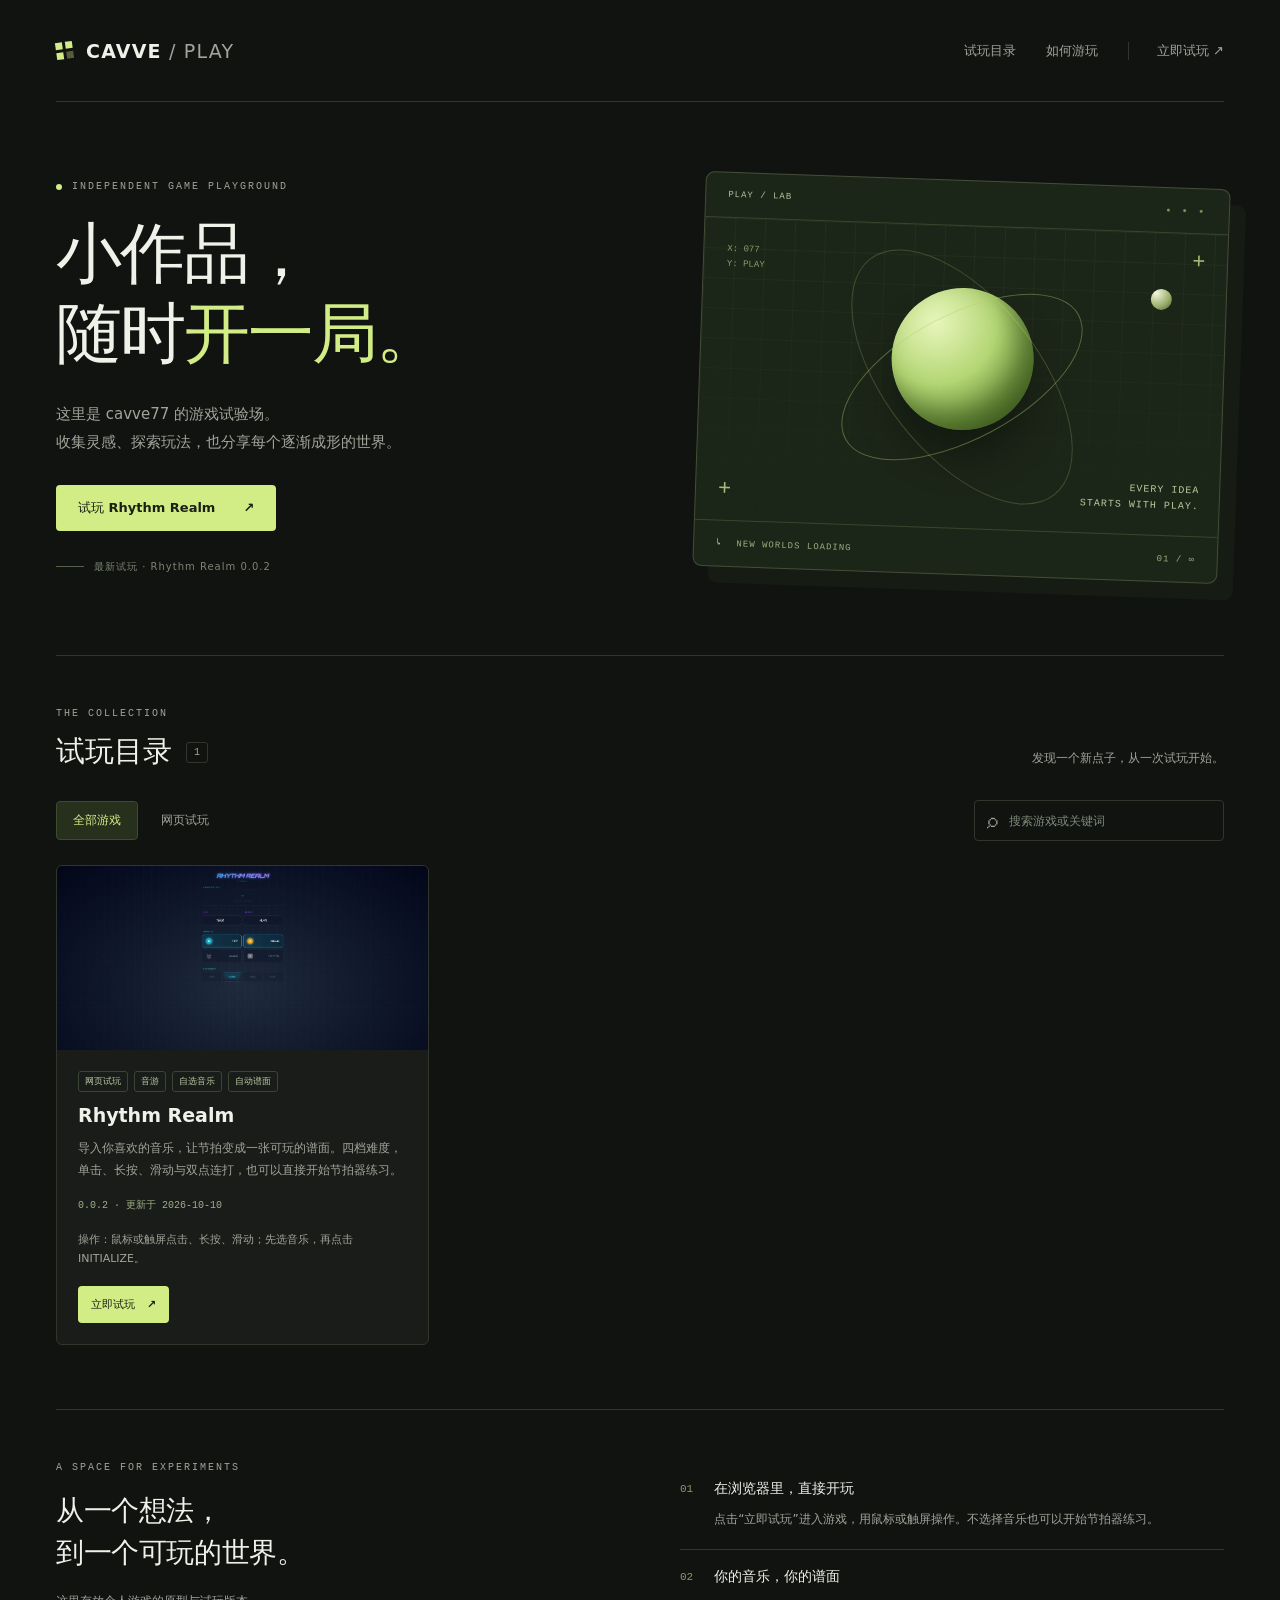
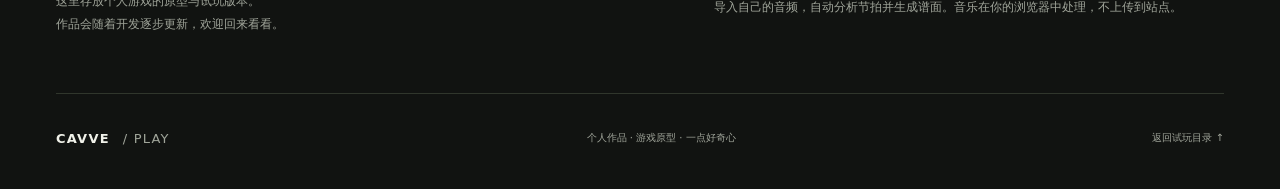
==== commit d7615d27: "Refresh browser caches for the updated trial gallery" ====
--- a/index.html
+++ b/index.html
@@ -7,8 +7,8 @@
   <meta name="description" content="cavve77 的个人游戏试玩站。在线体验 Rhythm Realm 0.0.2，导入自己的音乐，探索自动生成的音游谱面。">
   <title>CAVVE PLAY · 游戏试玩站</title>
   <link rel="icon" href="assets/favicon.svg" type="image/svg+xml">
-  <link rel="stylesheet" href="assets/style.css">
-  <script src="assets/app.js" defer></script>
+  <link rel="stylesheet" href="assets/style.css?v=d916ea3a">
+  <script src="assets/app.js?v=0506f921" defer></script>
 </head>
 <body>
   <a class="skip" href="#library">跳到游戏列表</a>
--- a/assets/style.css
+++ b/assets/style.css
@@ -1,5 +1,5 @@
 :root{color-scheme:dark;--bg:#111311;--surface:#191c18;--text:#f0f1e9;--muted:#a0a59a;--line:#30362c;--accent:#d2ed85;font-family:"DengXian","Microsoft YaHei",system-ui,sans-serif;font-synthesis:none}
-*{box-sizing:border-box}html{scroll-behavior:smooth;scroll-padding-top:30px}body{margin:0;background:var(--bg);color:var(--text)}a{color:inherit;text-decoration:none}button,input{font:inherit}button,a,input{touch-action:manipulation}button{cursor:pointer}a:focus-visible,button:focus-visible,input:focus-visible{outline:2px solid var(--accent);outline-offset:5px}.shell{max-width:1280px;padding:0 56px;margin:auto}.skip{position:absolute;top:8px;left:8px;background:var(--accent);color:var(--bg);padding:12px;transform:translateY(-160%);z-index:10}.skip:focus{transform:none}.header{height:102px;border-bottom:1px solid var(--line);display:flex;align-items:center;justify-content:space-between;gap:24px}.brand{font-size:19px;font-weight:800;letter-spacing:1.2px;display:inline-flex;align-items:center;gap:13px;white-space:nowrap}.brand-light{font-weight:400;color:var(--muted)}.brand-symbol{display:grid;grid-template-columns:7px 7px;gap:3px;transform:rotate(-8deg)}.brand-symbol i{height:7px;background:var(--accent)}.brand-symbol i:last-child{opacity:.35}.header nav{display:flex;align-items:center;gap:30px;font-size:13px;color:var(--muted)}.header nav a:hover,footer a:hover{color:var(--accent)}.github-link{padding-left:28px;border-left:1px solid var(--line)}.hero{display:grid;grid-template-columns:1.1fr 1fr;align-items:center;gap:65px;padding:78px 0 80px}.eyebrow{font-size:10px;letter-spacing:2px;font-family:ui-monospace,Consolas,monospace;font-weight:500;color:var(--muted);margin:0 0 22px;display:flex;align-items:center;gap:10px}.status-dot{display:inline-block;flex:none;width:6px;height:6px;border-radius:50%;background:var(--accent)}h1{font-size:66px;font-weight:800;letter-spacing:-2px;line-height:1.2;margin:0 0 27px}.accent{color:var(--accent)}.intro{font-size:15px;line-height:1.9;color:var(--muted);margin:0 0 28px}.button{display:inline-flex;align-items:center;justify-content:center;gap:28px;min-height:46px;padding:13px 22px;border-radius:4px;font-size:13px;font-weight:700;transition:background .18s,transform .18s}.button:hover{transform:translateY(-2px)}.primary{background:var(--accent);color:#192014}.primary:hover{background:#e3f6af}.hero-note{font-size:10px;letter-spacing:1px;color:#7c8573;display:flex;align-items:center;gap:10px;margin-top:29px}.line{height:1px;width:28px;background:#56624c}.art{position:relative;border:1px solid #444e37;border-radius:9px;overflow:hidden;box-shadow:16px 16px 0 #161b13;transform:rotate(2deg);background:#1c2618}.art-top,.art-bottom{display:flex;align-items:center;justify-content:space-between;font-family:ui-monospace,Consolas,monospace;font-size:9px;letter-spacing:1px;padding:17px 22px}.art-top{border-bottom:1px solid #38462d;color:#b2bf9c}.art-dots{letter-spacing:4px;color:#798f5a;font-size:7px}.art-field{height:302px;position:relative;overflow:hidden}.art-grid{position:absolute;inset:0;background-image:linear-gradient(#46523833 1px,transparent 1px),linear-gradient(90deg,#46523833 1px,transparent 1px);background-size:30px 30px;mask-image:linear-gradient(black,transparent)}.orbit{position:absolute;left:50%;top:50%;width:265px;height:125px;border:1px solid #adcd7366;border-radius:50%;transform:translate(-50%,-50%) rotate(-30deg);z-index:2}.orbit-two{width:300px;height:155px;transform:translate(-50%,-50%) rotate(50deg);border-color:#d2ed8533}.sphere{position:absolute;left:50%;top:44%;width:142px;height:142px;border-radius:50%;transform:translate(-50%,-50%);background:radial-gradient(circle at 30% 25%,#e7f6bc,#b4d674 42%,#6c933d 72%,#263b17);box-shadow:0 30px 35px #080c0866,inset -14px -16px 25px #30451480;animation:float 7s ease-in-out infinite}.small-sphere{position:absolute;top:56px;right:54px;width:21px;height:21px;border-radius:50%;background:radial-gradient(circle at 25% 20%,#f4f6df,#9aaf6b 60%,#485d2e);z-index:3}.coordinate{position:absolute;top:24px;left:23px;font:9px/1.7 ui-monospace,Consolas,monospace;color:#869d68}.art-caption{position:absolute;bottom:22px;right:20px;font:10px/1.55 ui-monospace,Consolas,monospace;letter-spacing:1px;color:#b8ca9b;text-align:right}.cross{position:absolute;color:#a6bd79;font:22px monospace}.cross-one{right:22px;top:16px}.cross-two{left:22px;bottom:18px}.art-bottom{border-top:1px solid #38462d;color:#9bad80}.art-bottom b{color:var(--accent);margin-right:8px}.library{border-top:1px solid var(--line);padding:52px 0 64px}.section-heading{display:flex;justify-content:space-between;align-items:flex-end;gap:24px;margin-bottom:28px}.section-heading .eyebrow{margin-bottom:13px}.section-heading h2{margin:0;font-size:29px;font-weight:700;display:flex;align-items:center;gap:14px}.section-heading>p{font-size:12px;color:var(--muted);margin:0 0 5px}.count{font:10px ui-monospace,Consolas,monospace;padding:4px 7px;border:1px solid var(--line);color:var(--muted);border-radius:3px}.toolbar{display:flex;justify-content:space-between;align-items:center;gap:20px;margin-bottom:24px}.filters{display:flex;gap:6px}.filter{font-size:12px;padding:10px 16px;border:1px solid transparent;border-radius:4px;color:var(--muted);background:transparent;white-space:nowrap}.filter:hover{color:var(--text);background:#1e231a}.filter.active{color:var(--accent);background:#26301c;border-color:#3d4d2b}.search{display:flex;align-items:center;gap:9px;border:1px solid var(--line);border-radius:4px;color:var(--muted);padding:9px 12px;width:250px}.search>span{font-size:21px;line-height:1}.search input{width:100%;border:0;background:transparent;color:var(--text);font-size:12px;min-width:0}.search input::placeholder{color:#7f8978}.search input:focus{outline-offset:9px}.empty-state{min-height:277px;border:1px dashed #38412f;border-radius:6px;background:#151a12;display:flex;flex-direction:column;align-items:center;justify-content:center;text-align:center;padding:30px;position:relative}.empty-mark{color:#66784e;border:1px solid #35402b;border-radius:9px;font:28px ui-monospace,Consolas,monospace;width:40px;height:40px;display:grid;place-items:center;margin-bottom:16px}.empty-state .eyebrow{font-size:8px;margin-bottom:13px;letter-spacing:1.7px}.empty-state h3{font-size:21px;font-weight:500;margin:0 0 12px}.empty-state>p:not(.eyebrow){font-size:12px;line-height:1.9;color:var(--muted);margin:0 0 19px;white-space:pre-line}.empty-pill{font-size:10px;color:#9faf88;padding:7px 10px;border:1px solid #36422a;border-radius:20px;display:flex;gap:7px;align-items:center}.empty-pill .status-dot{width:4px;height:4px}.about{border-top:1px solid var(--line);padding:52px 0 57px;display:grid;grid-template-columns:1fr 1fr;gap:80px}.about .eyebrow{margin-bottom:17px}.about h2{font-size:28px;line-height:1.5;letter-spacing:-.4px;margin:0 0 16px;font-weight:500}.about>div>p:last-child{color:var(--muted);font-size:12px;line-height:1.9;margin:0}.play-notes article{display:flex;gap:21px;padding:18px 0}.play-notes article+article{border-top:1px solid var(--line)}.note-number{font:11px ui-monospace,Consolas,monospace;color:#889b6d;margin-top:3px}.play-notes h3{font-size:14px;font-weight:500;margin:0 0 10px}.play-notes p{font-size:12px;color:var(--muted);line-height:1.9;margin:0}footer{border-top:1px solid var(--line);padding:27px 0 35px;display:flex;gap:20px;align-items:center;justify-content:space-between}footer .brand{font-size:13px}footer p,footer>a:last-child{font-size:10px;color:var(--muted)}.game-grid{display:grid;grid-template-columns:repeat(3,minmax(0,1fr));gap:24px}.game-card{border:1px solid var(--line);border-radius:6px;background:var(--surface);overflow:hidden;min-width:0}.game-cover{height:184px;background:radial-gradient(circle at 65% 40%,#8daa4966,transparent 40%),linear-gradient(140deg,#27381c,#151a11);position:relative;display:grid;place-items:center;font:56px ui-monospace,Consolas,monospace;color:#b8d282}.game-cover img{width:100%;height:100%;object-fit:cover;object-position:top;display:block}.game-cover span{opacity:.8}.game-body{padding:21px}.game-tags{display:flex;gap:6px;flex-wrap:wrap;margin-bottom:12px}.tag{border:1px solid #3a4630;border-radius:3px;font-size:9px;padding:3px 6px;color:#bacaa6}.game-title{font-size:19px;font-weight:600;margin:0 0 11px;overflow-wrap:anywhere}.game-description{font-size:12px;color:var(--muted);line-height:1.85;white-space:pre-line;margin:0 0 16px;overflow-wrap:anywhere}.game-meta{color:#9faf87;font:10px/1.8 ui-monospace,Consolas,monospace;margin-bottom:16px}.game-controls{font-size:11px;color:var(--muted);margin:0 0 17px;line-height:1.7}.game-actions{display:flex;flex-wrap:wrap;gap:8px}.game-actions .button{font-size:11px;min-height:37px;padding:10px 13px;gap:12px}.secondary{border:1px solid #46533a;color:var(--accent);background:transparent}.notice{font-size:13px;color:var(--muted);padding:20px;border:1px solid var(--line)}[hidden]{display:none!important}.sr-only{position:absolute;width:1px;height:1px;padding:0;margin:-1px;overflow:hidden;clip:rect(0,0,0,0);white-space:nowrap;border:0}@keyframes float{0%,100%{translate:0 0}50%{translate:0 -8px}}
+*{box-sizing:border-box}html{scroll-behavior:smooth;scroll-padding-top:30px}body{margin:0;background:var(--bg);color:var(--text)}a{color:inherit;text-decoration:none}button,input{font:inherit}button,a,input{touch-action:manipulation}button{cursor:pointer}a:focus-visible,button:focus-visible,input:focus-visible{outline:2px solid var(--accent);outline-offset:5px}.shell{max-width:1280px;padding:0 56px;margin:auto}.skip{position:absolute;top:8px;left:8px;background:var(--accent);color:var(--bg);padding:12px;transform:translateY(-160%);z-index:10}.skip:focus{transform:none}.header{height:102px;border-bottom:1px solid var(--line);display:flex;align-items:center;justify-content:space-between;gap:24px}.brand{font-size:19px;font-weight:800;letter-spacing:1.2px;display:inline-flex;align-items:center;gap:13px;white-space:nowrap}.brand-light{font-weight:400;color:var(--muted)}.brand-symbol{display:grid;grid-template-columns:7px 7px;gap:3px;transform:rotate(-8deg)}.brand-symbol i{height:7px;background:var(--accent)}.brand-symbol i:last-child{opacity:.35}.header nav{display:flex;align-items:center;gap:30px;font-size:13px;color:var(--muted)}.header nav a:hover,footer a:hover{color:var(--accent)}.github-link{padding-left:28px;border-left:1px solid var(--line)}.hero{display:grid;grid-template-columns:1.1fr 1fr;align-items:center;gap:65px;padding:78px 0 80px}.eyebrow{font-size:10px;letter-spacing:2px;font-family:ui-monospace,Consolas,monospace;font-weight:500;color:var(--muted);margin:0 0 22px;display:flex;align-items:center;gap:10px}.status-dot{display:inline-block;flex:none;width:6px;height:6px;border-radius:50%;background:var(--accent)}h1{font-size:66px;font-weight:800;letter-spacing:-2px;line-height:1.2;margin:0 0 27px}.accent{color:var(--accent)}.intro{font-size:15px;line-height:1.9;color:var(--muted);margin:0 0 28px}.button{display:inline-flex;align-items:center;justify-content:center;gap:28px;min-height:46px;padding:13px 22px;border-radius:4px;font-size:13px;font-weight:700;transition:background .18s,transform .18s}.button:hover{transform:translateY(-2px)}.primary{background:var(--accent);color:#192014}.primary:hover{background:#e3f6af}.hero-note{font-size:10px;letter-spacing:1px;color:#7c8573;display:flex;align-items:center;gap:10px;margin-top:29px}.line{height:1px;width:28px;background:#56624c}.art{position:relative;border:1px solid #444e37;border-radius:9px;overflow:hidden;box-shadow:16px 16px 0 #161b13;transform:rotate(2deg);background:#1c2618}.art-top,.art-bottom{display:flex;align-items:center;justify-content:space-between;font-family:ui-monospace,Consolas,monospace;font-size:9px;letter-spacing:1px;padding:17px 22px}.art-top{border-bottom:1px solid #38462d;color:#b2bf9c}.art-dots{letter-spacing:4px;color:#798f5a;font-size:7px}.art-field{height:302px;position:relative;overflow:hidden}.art-grid{position:absolute;inset:0;background-image:linear-gradient(#46523833 1px,transparent 1px),linear-gradient(90deg,#46523833 1px,transparent 1px);background-size:30px 30px;mask-image:linear-gradient(black,transparent)}.orbit{position:absolute;left:50%;top:50%;width:265px;height:125px;border:1px solid #adcd7366;border-radius:50%;transform:translate(-50%,-50%) rotate(-30deg);z-index:2}.orbit-two{width:300px;height:155px;transform:translate(-50%,-50%) rotate(50deg);border-color:#d2ed8533}.sphere{position:absolute;left:50%;top:44%;width:142px;height:142px;border-radius:50%;transform:translate(-50%,-50%);background:radial-gradient(circle at 30% 25%,#e7f6bc,#b4d674 42%,#6c933d 72%,#263b17);box-shadow:0 30px 35px #080c0866,inset -14px -16px 25px #30451480;animation:float 7s ease-in-out infinite}.small-sphere{position:absolute;top:56px;right:54px;width:21px;height:21px;border-radius:50%;background:radial-gradient(circle at 25% 20%,#f4f6df,#9aaf6b 60%,#485d2e);z-index:3}.coordinate{position:absolute;top:24px;left:23px;font:9px/1.7 ui-monospace,Consolas,monospace;color:#869d68}.art-caption{position:absolute;bottom:22px;right:20px;font:10px/1.55 ui-monospace,Consolas,monospace;letter-spacing:1px;color:#b8ca9b;text-align:right}.cross{position:absolute;color:#a6bd79;font:22px monospace}.cross-one{right:22px;top:16px}.cross-two{left:22px;bottom:18px}.art-bottom{border-top:1px solid #38462d;color:#9bad80}.art-bottom b{color:var(--accent);margin-right:8px}.library{border-top:1px solid var(--line);padding:52px 0 64px}.section-heading{display:flex;justify-content:space-between;align-items:flex-end;gap:24px;margin-bottom:28px}.section-heading .eyebrow{margin-bottom:13px}.section-heading h2{margin:0;font-size:29px;font-weight:700;display:flex;align-items:center;gap:14px}.section-heading>p{font-size:12px;color:var(--muted);margin:0 0 5px}.count{font:10px ui-monospace,Consolas,monospace;padding:4px 7px;border:1px solid var(--line);color:var(--muted);border-radius:3px}.toolbar{display:flex;justify-content:space-between;align-items:center;gap:20px;margin-bottom:24px}.filters{display:flex;gap:6px}.filter{font-size:12px;padding:10px 16px;border:1px solid transparent;border-radius:4px;color:var(--muted);background:transparent;white-space:nowrap}.filter:hover{color:var(--text);background:#1e231a}.filter.active{color:var(--accent);background:#26301c;border-color:#3d4d2b}.search{display:flex;align-items:center;gap:9px;border:1px solid var(--line);border-radius:4px;color:var(--muted);padding:9px 12px;width:250px}.search>span{font-size:21px;line-height:1}.search input{width:100%;border:0;background:transparent;color:var(--text);font-size:12px;min-width:0}.search input::placeholder{color:#7f8978}.search input:focus{outline-offset:9px}.empty-state{min-height:277px;border:1px dashed #38412f;border-radius:6px;background:#151a12;display:flex;flex-direction:column;align-items:center;justify-content:center;text-align:center;padding:30px;position:relative}.empty-mark{color:#66784e;border:1px solid #35402b;border-radius:9px;font:28px ui-monospace,Consolas,monospace;width:40px;height:40px;display:grid;place-items:center;margin-bottom:16px}.empty-state .eyebrow{font-size:8px;margin-bottom:13px;letter-spacing:1.7px}.empty-state h3{font-size:21px;font-weight:500;margin:0 0 12px}.empty-state>p:not(.eyebrow){font-size:12px;line-height:1.9;color:var(--muted);margin:0 0 19px;white-space:pre-line}.empty-pill{font-size:10px;color:#9faf88;padding:7px 10px;border:1px solid #36422a;border-radius:20px;display:flex;gap:7px;align-items:center}.empty-pill .status-dot{width:4px;height:4px}.about{border-top:1px solid var(--line);padding:52px 0 57px;display:grid;grid-template-columns:1fr 1fr;gap:80px}.about .eyebrow{margin-bottom:17px}.about h2{font-size:28px;line-height:1.5;letter-spacing:-.4px;margin:0 0 16px;font-weight:500}.about>div>p:last-child{color:var(--muted);font-size:12px;line-height:1.9;margin:0}.play-notes article{display:flex;gap:21px;padding:18px 0}.play-notes article+article{border-top:1px solid var(--line)}.note-number{font:11px ui-monospace,Consolas,monospace;color:#889b6d;margin-top:3px}.play-notes h3{font-size:14px;font-weight:500;margin:0 0 10px}.play-notes p{font-size:12px;color:var(--muted);line-height:1.9;margin:0}footer{border-top:1px solid var(--line);padding:27px 0 35px;display:flex;gap:20px;align-items:center;justify-content:space-between}footer .brand{font-size:13px}footer p,footer>a:last-child{font-size:10px;color:var(--muted)}.game-grid{display:grid;grid-template-columns:repeat(3,minmax(0,1fr));gap:24px}.game-card{border:1px solid var(--line);border-radius:6px;background:var(--surface);overflow:hidden;min-width:0}.game-cover{height:184px;overflow:hidden;background:radial-gradient(circle at 65% 40%,#8daa4966,transparent 40%),linear-gradient(140deg,#27381c,#151a11);position:relative;display:grid;place-items:center;font:56px ui-monospace,Consolas,monospace;color:#b8d282}.game-cover img{position:absolute;inset:0;width:100%;height:100%;object-fit:cover;object-position:top;display:block}.game-cover span{opacity:.8}.game-body{padding:21px}.game-tags{display:flex;gap:6px;flex-wrap:wrap;margin-bottom:12px}.tag{border:1px solid #3a4630;border-radius:3px;font-size:9px;padding:3px 6px;color:#bacaa6}.game-title{font-size:19px;font-weight:600;margin:0 0 11px;overflow-wrap:anywhere}.game-description{font-size:12px;color:var(--muted);line-height:1.85;white-space:pre-line;margin:0 0 16px;overflow-wrap:anywhere}.game-meta{color:#9faf87;font:10px/1.8 ui-monospace,Consolas,monospace;margin-bottom:16px}.game-controls{font-size:11px;color:var(--muted);margin:0 0 17px;line-height:1.7}.game-actions{display:flex;flex-wrap:wrap;gap:8px}.game-actions .button{font-size:11px;min-height:37px;padding:10px 13px;gap:12px}.secondary{border:1px solid #46533a;color:var(--accent);background:transparent}.notice{font-size:13px;color:var(--muted);padding:20px;border:1px solid var(--line)}[hidden]{display:none!important}.sr-only{position:absolute;width:1px;height:1px;padding:0;margin:-1px;overflow:hidden;clip:rect(0,0,0,0);white-space:nowrap;border:0}@keyframes float{0%,100%{translate:0 0}50%{translate:0 -8px}}
 @media(min-width:1500px){.shell{max-width:1390px}.hero{padding:95px 0 98px}.art-field{height:355px}h1{font-size:76px}}
 @media(max-width:1000px){.shell{padding:0 34px}.hero{gap:35px;padding:65px 0}h1{font-size:53px}.art-field{height:280px}.game-grid{grid-template-columns:repeat(2,minmax(0,1fr))}.about{gap:40px}.section-heading>p{max-width:180px;line-height:1.7}}
 @media(max-width:700px){.shell{padding:0 22px}.header{height:80px;gap:16px}.brand{font-size:15px;gap:9px}.header nav{gap:18px;font-size:11px}.header nav a:nth-child(2){display:none}.github-link{padding-left:0;border:0}.hero{grid-template-columns:1fr;gap:40px;padding:47px 0 51px}.hero-copy .eyebrow{font-size:8px;letter-spacing:1.4px}h1{font-size:53px;line-height:1.22}.intro{font-size:13px}.hero-note{margin-top:23px}.art{max-width:480px;width:calc(100% - 8px);margin:auto}.art-field{height:235px}.orbit{width:245px}.orbit-two{width:260px}.sphere{width:127px;height:127px}.section-heading{align-items:center}.section-heading h2{font-size:25px}.section-heading>p{display:none}.library{padding:37px 0 43px}.toolbar{flex-direction:column;align-items:stretch;gap:18px}.search{width:100%}.filters{gap:5px}.filter{padding:10px 14px}.empty-state{min-height:288px;padding:28px 18px}.about{grid-template-columns:1fr;gap:24px;padding:39px 0}.about h2{font-size:25px}.about .eyebrow{font-size:9px}.game-grid{grid-template-columns:1fr}.game-cover{height:200px}footer{flex-wrap:wrap;padding:25px 0;gap:16px}footer p{order:3;width:100%;margin:0}.footer-brand{margin-right:auto}}
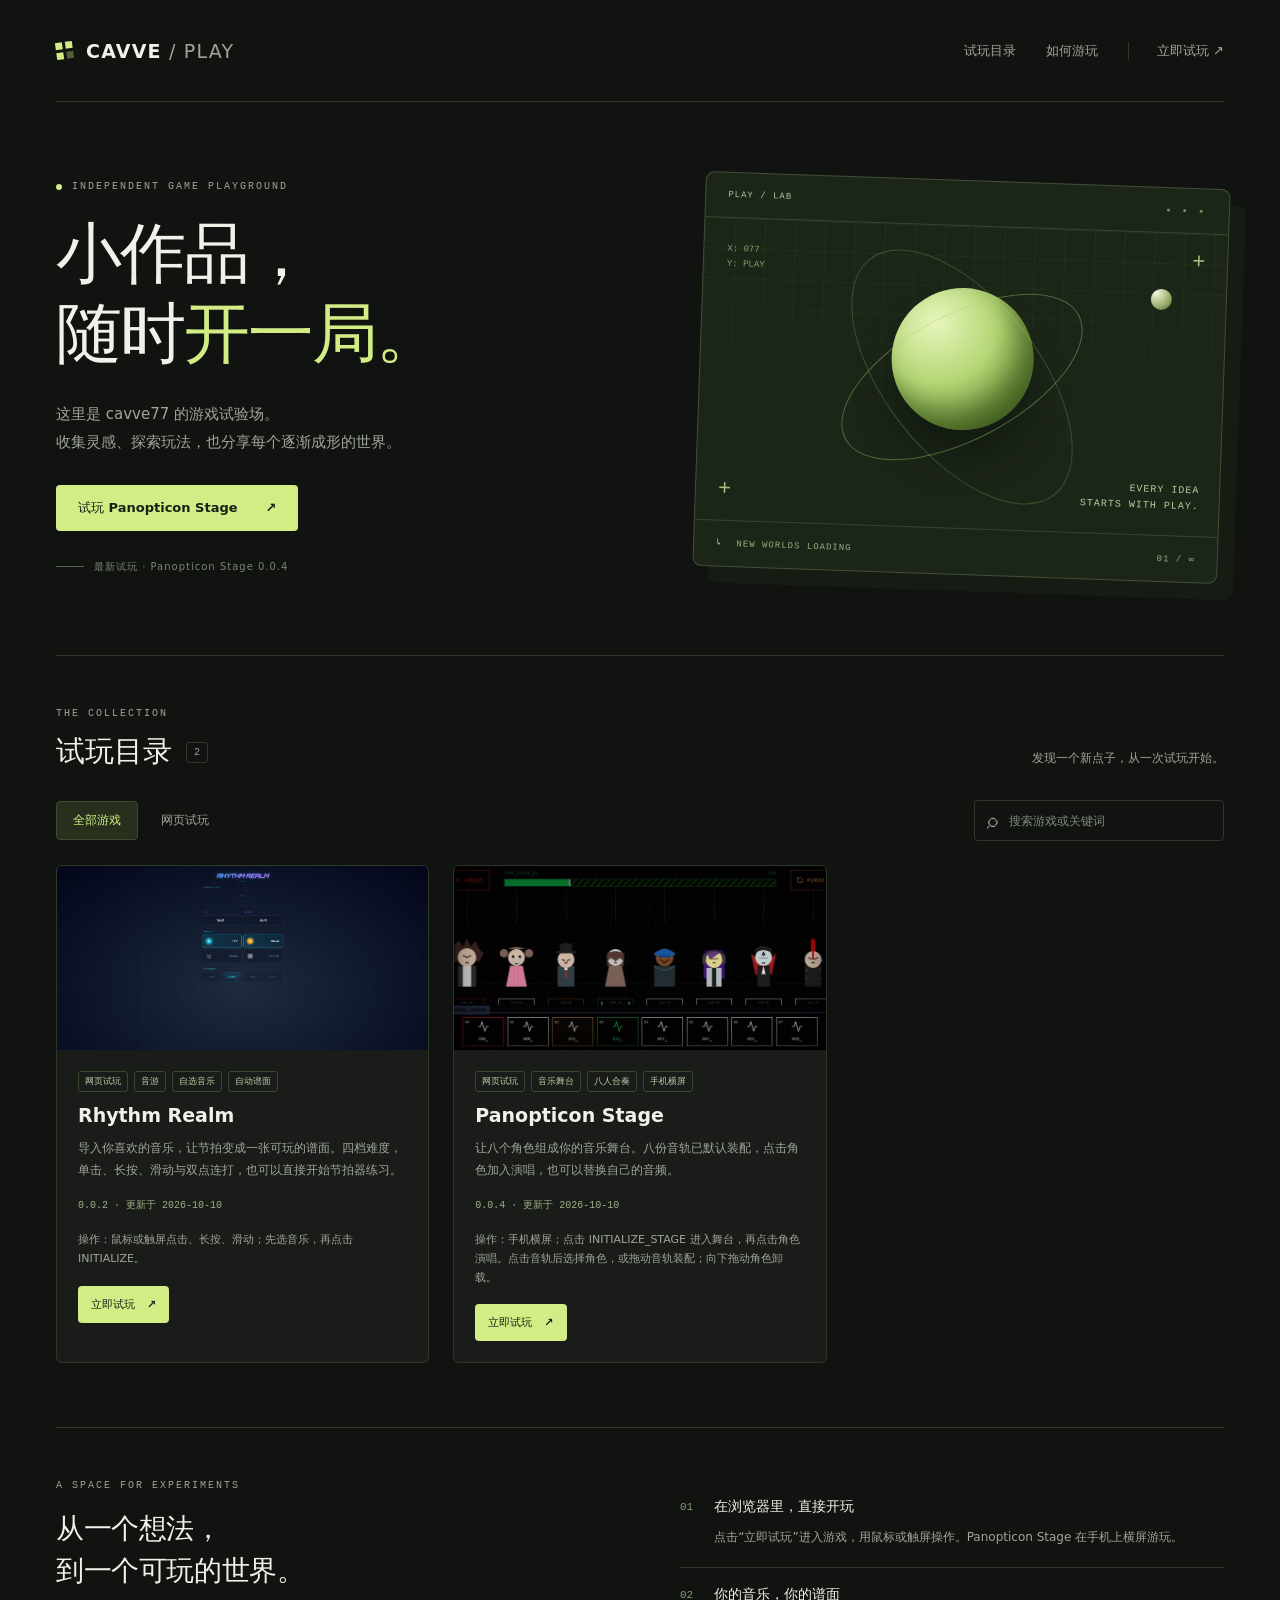
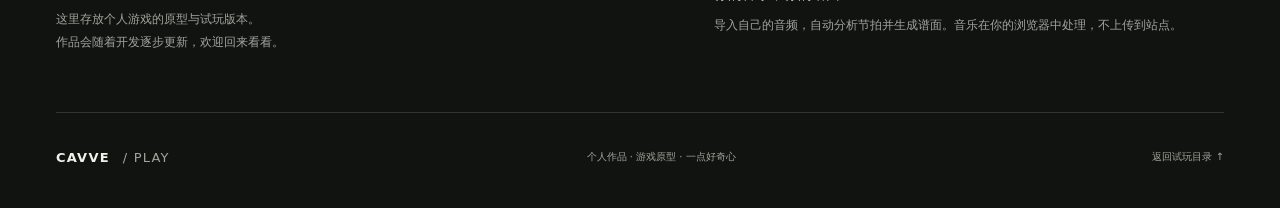
==== commit 43b59db4: "Publish Panopticon Stage 0.0.4 with mobile landscape support" ====
--- a/index.html
+++ b/index.html
@@ -4,7 +4,7 @@
   <meta charset="utf-8">
   <meta name="viewport" content="width=device-width,initial-scale=1">
   <meta name="theme-color" content="#111311">
-  <meta name="description" content="cavve77 的个人游戏试玩站。在线体验 Rhythm Realm 0.0.2，导入自己的音乐，探索自动生成的音游谱面。">
+  <meta name="description" content="cavve77 的个人游戏试玩站。在线体验 Rhythm Realm 和 Panopticon Stage，探索音乐与游戏。">
   <title>CAVVE PLAY · 游戏试玩站</title>
   <link rel="icon" href="assets/favicon.svg" type="image/svg+xml">
   <link rel="stylesheet" href="assets/style.css?v=d916ea3a">
@@ -15,7 +15,7 @@
   <div class="shell">
     <header class="header">
       <a class="brand" href="./" aria-label="CAVVE PLAY 首页"><span class="brand-symbol" aria-hidden="true"><i></i><i></i><i></i><i></i></span><span>CAVVE<span class="brand-light"> / PLAY</span></span></a>
-      <nav aria-label="主导航"><a href="#library">试玩目录</a><a href="#about">如何游玩</a><a class="github-link" href="games/rhythm-realm/0.0.2/">立即试玩 <span aria-hidden="true">↗</span></a></nav>
+      <nav aria-label="主导航"><a href="#library">试玩目录</a><a href="#about">如何游玩</a><a class="github-link" href="games/panopticon-stage/0.0.4/?v=cd33d457">立即试玩 <span aria-hidden="true">↗</span></a></nav>
     </header>
     <main>
       <section class="hero" aria-labelledby="hero-title">
@@ -23,8 +23,8 @@
           <p class="eyebrow"><span class="status-dot" aria-hidden="true"></span> INDEPENDENT GAME PLAYGROUND</p>
           <h1 id="hero-title">小作品，<br>随时<span class="accent">开一局。</span></h1>
           <p class="intro">这里是 cavve77 的游戏试验场。<br>收集灵感、探索玩法，也分享每个逐渐成形的世界。</p>
-          <a class="button primary" href="games/rhythm-realm/0.0.2/">试玩 Rhythm Realm <span aria-hidden="true">↗</span></a>
-          <div class="hero-note"><span class="line" aria-hidden="true"></span> 最新试玩 · Rhythm Realm 0.0.2</div>
+          <a class="button primary" href="games/panopticon-stage/0.0.4/?v=cd33d457">试玩 Panopticon Stage <span aria-hidden="true">↗</span></a>
+          <div class="hero-note"><span class="line" aria-hidden="true"></span> 最新试玩 · Panopticon Stage 0.0.4</div>
         </div>
         <div class="art" aria-hidden="true">
           <div class="art-top"><span>PLAY / LAB</span><span class="art-dots">● ● ●</span></div>
@@ -47,7 +47,7 @@
       </section>
       <section class="about" id="about" aria-labelledby="about-title">
         <div><p class="eyebrow">A SPACE FOR EXPERIMENTS</p><h2 id="about-title">从一个想法，<br>到一个可玩的世界。</h2><p>这里存放个人游戏的原型与试玩版本。<br>作品会随着开发逐步更新，欢迎回来看看。</p></div>
-        <div class="play-notes"><article><span class="note-number">01</span><div><h3>在浏览器里，直接开玩</h3><p>点击“立即试玩”进入游戏，用鼠标或触屏操作。不选择音乐也可以开始节拍器练习。</p></div></article><article><span class="note-number">02</span><div><h3>你的音乐，你的谱面</h3><p>导入自己的音频，自动分析节拍并生成谱面。音乐在你的浏览器中处理，不上传到站点。</p></div></article></div>
+        <div class="play-notes"><article><span class="note-number">01</span><div><h3>在浏览器里，直接开玩</h3><p>点击“立即试玩”进入游戏，用鼠标或触屏操作。Panopticon Stage 在手机上横屏游玩。</p></div></article><article><span class="note-number">02</span><div><h3>你的音乐，你的谱面</h3><p>导入自己的音频，自动分析节拍并生成谱面。音乐在你的浏览器中处理，不上传到站点。</p></div></article></div>
       </section>
     </main>
     <footer><a class="brand footer-brand" href="./">CAVVE<span class="brand-light"> / PLAY</span></a><p>个人作品 · 游戏原型 · 一点好奇心</p><a href="#library">返回试玩目录 <span aria-hidden="true">↑</span></a></footer>
